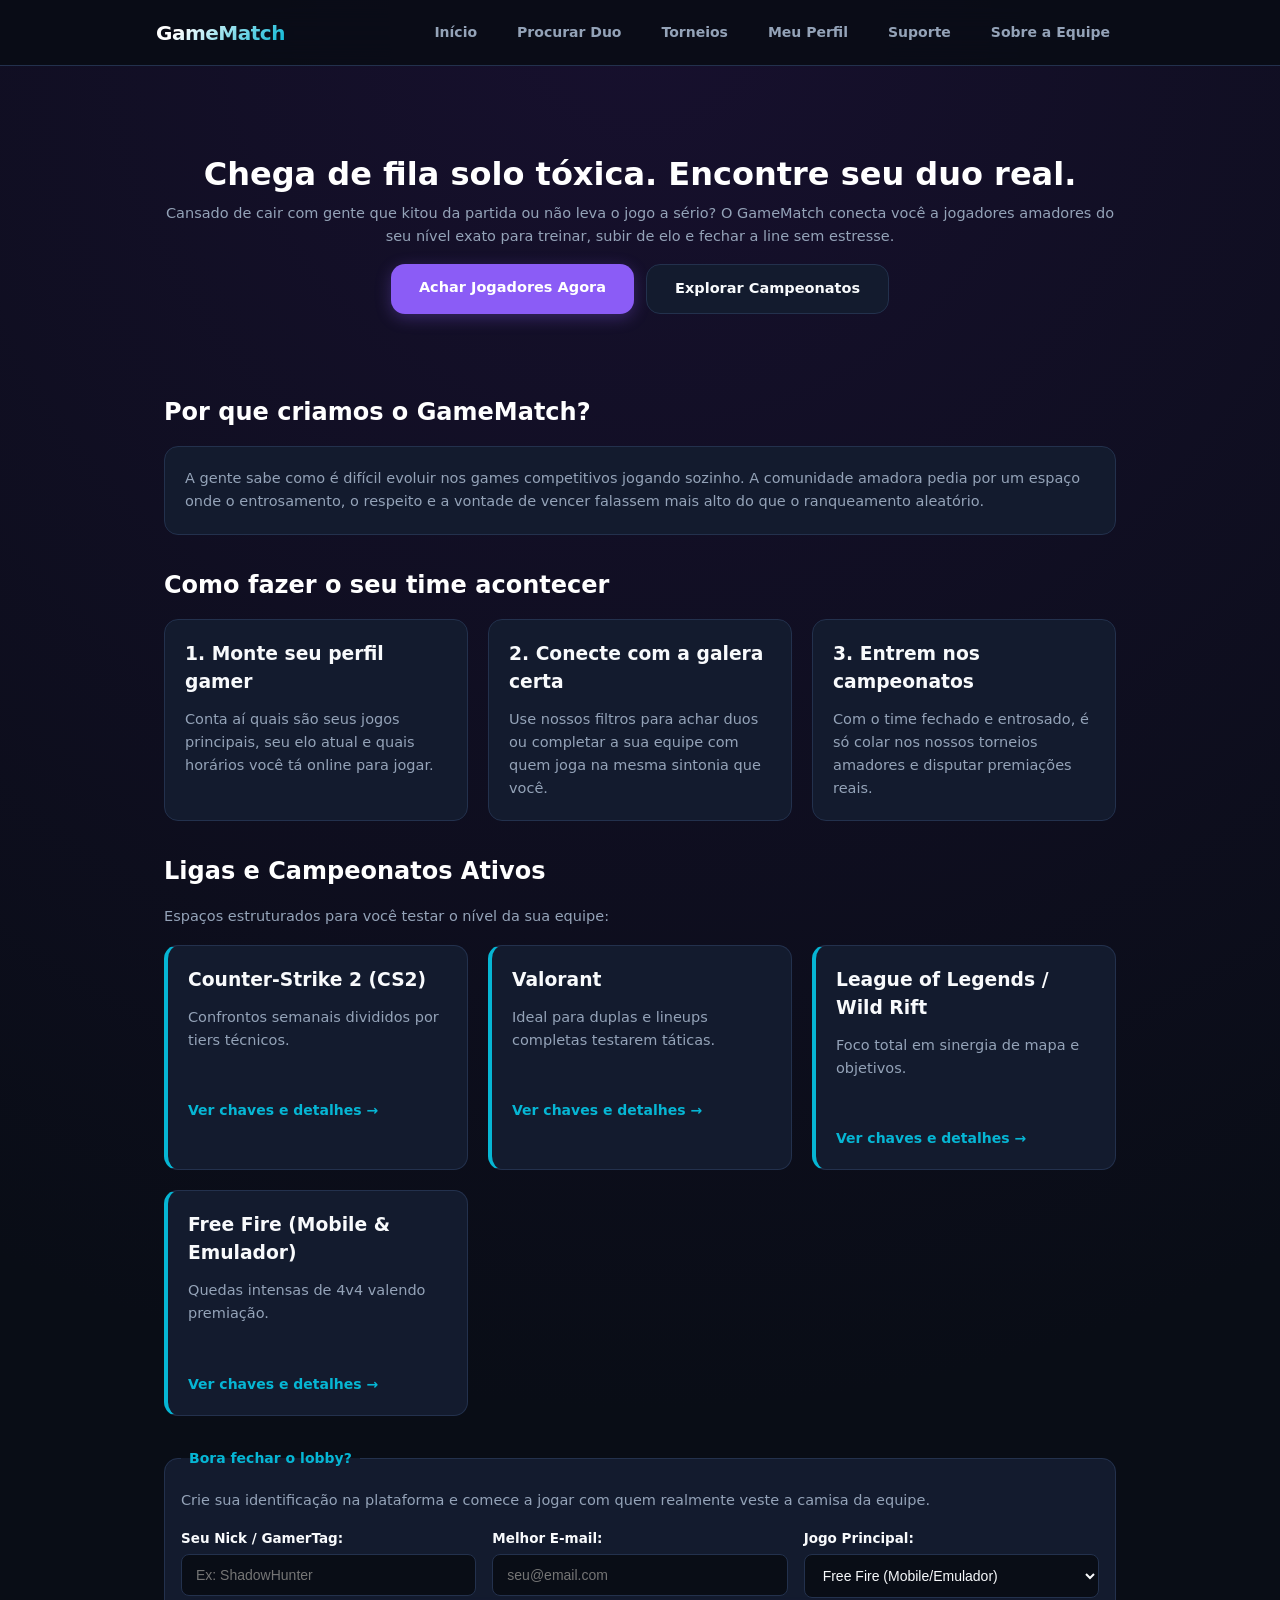
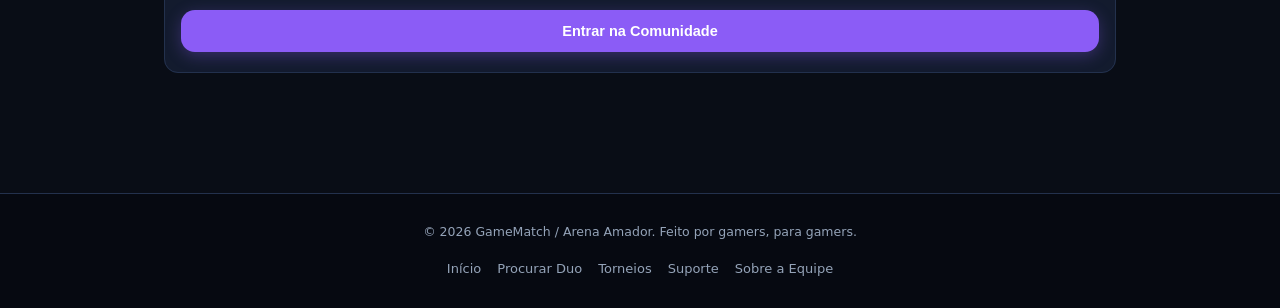
==== home.html @ 448b074f "Add files via upload" ====
<!DOCTYPE html>
<html lang="pt-BR">
<head>
    <meta charset="UTF-8">
    <meta name="viewport" content="width=device-width, initial-scale=1.0">
    <title>GameMatch - O Ponto de Encontro do Cenário Amador</title>
    <link rel="stylesheet" href="style.css">
</head>
<body>

    <header>
        <nav aria-label="Navegação Principal">
            <p><strong>GameMatch</strong></p>
            
            <input type="checkbox" id="menu-toggle">
            <label for="menu-toggle" class="menu-btn" aria-label="Abrir Menu">
                <span></span>
                <span></span>
                <span></span>
            </label>

            <ul>
                <li><a href="home.html">Início</a></li>
                <li><a href="matchmaking.html">Procurar Duo</a></li>
                <li><a href="torneios.html">Torneios</a></li>
                <li><a href="meuperfil.html">Meu Perfil</a></li>
                <li><a href="suporte.html">Suporte</a></li>
                <li><a href="sobreogrupo.html">Sobre a Equipe</a></li>
            </ul>
        </nav>
    </header>

    <main>
        <!-- Hero Section -->
        <section class="hero-section">
            <h1>Chega de fila solo tóxica. Encontre seu duo real.</h1>
            <p>Cansado de cair com gente que kitou da partida ou não leva o jogo a sério? O GameMatch conecta você a jogadores amadores do seu nível exato para treinar, subir de elo e fechar a line sem estresse.</p>
            <div class="hero-buttons">
                <a href="matchmaking.html" class="btn-primary">Achar Jogadores Agora</a>
                <a href="torneios.html" class="btn-secondary">Explorar Campeonatos</a>
            </div>
        </section>

        <!-- O Problema -->
        <section class="info-section">
            <h2 class="section-title">Por que criamos o GameMatch?</h2>
            <div class="card-single">
                <p>A gente sabe como é difícil evoluir nos games competitivos jogando sozinho. A comunidade amadora pedia por um espaço onde o entrosamento, o respeito e a vontade de vencer falassem mais alto do que o ranqueamento aleatório.</p>
            </div>
        </section>

        <!-- Como Funciona -->
        <section class="cards-section">
            <h2 class="section-title">Como fazer o seu time acontecer</h2>
            
            <div class="cards-grid">
                <article class="player-card">
                    <h3>1. Monte seu perfil gamer</h3>
                    <p>Conta aí quais são seus jogos principais, seu elo atual e quais horários você tá online para jogar.</p>
                </article>

                <article class="player-card">
                    <h3>2. Conecte com a galera certa</h3>
                    <p>Use nossos filtros para achar duos ou completar a sua equipe com quem joga na mesma sintonia que você.</p>
                </article>

                <article class="player-card">
                    <h3>3. Entrem nos campeonatos</h3>
                    <p>Com o time fechado e entrosado, é só colar nos nossos torneios amadores e disputar premiações reais.</p>
                </article>
            </div>
        </section>

        <!-- Campeonatos -->
        <section class="cards-section">
            <h2 class="section-title">Ligas e Campeonatos Ativos</h2>
            <p class="section-subtitle">Espaços estruturados para você testar o nível da sua equipe:</p>
            
            <div class="cards-grid">
                <article class="player-card feature-card">
                    <h3>Counter-Strike 2 (CS2)</h3>
                    <p>Confrontos semanais divididos por tiers técnicos.</p>
                    <br>
                    <a href="torneios.html" class="btn-card">Ver chaves e detalhes →</a>
                </article>

                <article class="player-card feature-card">
                    <h3>Valorant</h3>
                    <p>Ideal para duplas e lineups completas testarem táticas.</p>
                    <br>
                    <a href="torneios.html" class="btn-card">Ver chaves e detalhes →</a>
                </article>

                <article class="player-card feature-card">
                    <h3>League of Legends / Wild Rift</h3>
                    <p>Foco total em sinergia de mapa e objetivos.</p>
                    <br>
                    <a href="torneios.html" class="btn-card">Ver chaves e detalhes →</a>
                </article>

                <article class="player-card feature-card">
                    <h3>Free Fire (Mobile & Emulador)</h3>
                    <p>Quedas intensas de 4v4 valendo premiação.</p>
                    <br>
                    <a href="torneios.html" class="btn-card">Ver chaves e detalhes →</a>
                </article>
            </div>
        </section>

        <!-- Chamada para Ação / Cadastro -->
        <section class="filter-box">
            <form action="meuperfil.html" method="GET" class="filter-form">
                <fieldset>
                    <legend>Bora fechar o lobby?</legend>
                    <p style="margin-bottom: 16px;">Crie sua identificação na plataforma e comece a jogar com quem realmente veste a camisa da equipe.</p>
                    
                    <div class="filter-grid">
                        <div class="field-group">
                            <label for="nome">Seu Nick / GamerTag:</label>
                            <input type="text" id="nome" name="nome" placeholder="Ex: ShadowHunter" required>
                        </div>

                        <div class="field-group">
                            <label for="email">Melhor E-mail:</label>
                            <input type="email" id="email" name="email" placeholder="seu@email.com" required>
                        </div>

                        <div class="field-group">
                            <label for="jogo">Jogo Principal:</label>
                            <select id="jogo" name="jogo">
                                <option value="ff">Free Fire (Mobile/Emulador)</option>
                                <option value="valorant">Valorant</option>
                                <option value="lol">League of Legends</option>
                                <option value="cs2">Counter-Strike 2</option>
                            </select>
                        </div>
                    </div>

                    <button type="submit" class="btn-submit" style="margin-top: 12px;">Entrar na Comunidade</button>
                </fieldset>
            </form>
        </section>
    </main>

    <footer>
        <p>&copy; 2026 GameMatch / Arena Amador. Feito por gamers, para gamers.</p>
        <nav aria-label="Links Rodapé">
            <ul>
                <li><a href="home.html">Início</a></li>
                <li><a href="matchmaking.html">Procurar Duo</a></li>
                <li><a href="torneios.html">Torneios</a></li>
                <li><a href="suporte.html">Suporte</a></li>
                <li><a href="sobreogrupo.html">Sobre a Equipe</a></li>
            </ul>
        </nav>
    </footer>

</body>
</html>
---- style.css ----
/* ==========================================================================
   1. VARIÁVEIS E PALETA GAMER PREMIUM
   ========================================================================== */
:root {
    --cor-principal: #8b5cf6;
    --cor-principal-hover: #7c3aed;
    --cor-principal-active: #6d28d9;
    --cor-secundario: #06b6d4;
    --cor-secundario-hover: #0891b2;
    --cor-secundario-active: #0e7490;
    --cor-texto: #f8fafc;
    --cor-texto-mudo: #94a3b8;
    --cor-fundo: #090d16;
    --cor-card: #131b2e;
    --cor-card-hover: #182238;
    --cor-borda: #23314d;
    --cor-foco: #38bdf8;
    --fonte-principal: 'Inter', system-ui, -apple-system, sans-serif;
    
    --raio-sm: 8px;
    --raio-md: 14px;
    --largura-maxima: 1000px;
    --transicao-suave: 0.3s cubic-bezier(0.4, 0, 0.2, 1);
}

*, *::before, *::after {
    box-sizing: border-box;
    margin: 0;
    padding: 0;
}

html {
    scroll-behavior: smooth;
    font-family: var(--fonte-principal);
    background-color: var(--cor-fundo);
    color: var(--cor-texto);
    line-height: 1.5;
    -webkit-text-size-adjust: 100%;
}

body {
    min-height: 100vh;
    display: flex;
    flex-direction: column;
    overflow-x: hidden;
    background: radial-gradient(circle at top center, #17102e 0%, var(--cor-fundo) 70%);
}

/* ==========================================================================
   2. ANIMAÇÕES DE ENTRADA E SPINNER CSS
   ========================================================================== */
@keyframes fadeInPage {
    from {
        opacity: 0;
        transform: translateY(12px);
    }
    to {
        opacity: 1;
        transform: translateY(0);
    }
}

main {
    flex: 1;
    max-width: var(--largura-maxima);
    width: 100%;
    margin: 0 auto;
    padding: 24px 16px;
    animation: fadeInPage 0.4s cubic-bezier(0.16, 1, 0.3, 1) forwards;
}

@keyframes rotateSpinner {
    0% { transform: rotate(0deg); }
    100% { transform: rotate(360deg); }
}

.spinner {
    width: 36px;
    height: 36px;
    margin: 20px auto;
    border: 3px solid var(--cor-borda);
    border-top: 3px solid var(--cor-secundario);
    border-radius: 50%;
    animation: rotateSpinner 0.8s linear infinite;
}

/* ==========================================================================
   3. ACESSIBILIDADE E ESTADOS DE FOCO (VISÍVEL COM TAB)
   ========================================================================== */
:focus {
    outline: none;
}

a:focus-visible,
button:focus-visible,
input:focus-visible,
select:focus-visible,
label:focus-visible {
    outline: 3px solid var(--cor-foco) !important;
    outline-offset: 3px !important;
    border-radius: var(--raio-sm);
}

/* ==========================================================================
   4. CABEÇALHO E MENU MOBILE (CHECKBOX HACK CSS PURO)
   ========================================================================== */
header {
    position: sticky;
    top: 0;
    z-index: 1000;
    background-color: rgba(9, 13, 22, 0.9);
    backdrop-filter: blur(16px);
    border-bottom: 1px solid var(--cor-borda);
}

header nav {
    max-width: var(--largura-maxima);
    margin: 0 auto;
    display: flex;
    justify-content: space-between;
    align-items: center;
    padding: 14px 16px;
    position: relative;
}

header nav p strong {
    font-size: 20px;
    font-weight: 800;
    letter-spacing: -0.5px;
    background: linear-gradient(135deg, #ffffff 20%, var(--cor-secundario) 100%);
    -webkit-background-clip: text;
    -webkit-text-fill-color: transparent;
}

#menu-toggle {
    display: none;
}

.menu-btn {
    display: flex;
    flex-direction: column;
    justify-content: space-between;
    width: 26px;
    height: 20px;
    cursor: pointer;
    z-index: 1010;
    padding: 2px;
    border-radius: 4px;
    transition: var(--transicao-suave);
}

.menu-btn:hover span {
    background-color: var(--cor-secundario);
}

.menu-btn span {
    display: block;
    height: 2.5px;
    width: 100%;
    background-color: var(--cor-texto);
    border-radius: 2px;
    transition: var(--transicao-suave);
}

header ul {
    display: flex;
    flex-direction: column;
    position: absolute;
    top: 100%;
    left: 0;
    width: 100%;
    background-color: #0b111e;
    border-bottom: 1px solid var(--cor-borda);
    list-style: none;
    padding: 14px 16px;
    gap: 8px;
    max-height: 0;
    overflow: hidden;
    opacity: 0;
    transition: all 0.35s cubic-bezier(0.4, 0, 0.2, 1);
}

#menu-toggle:checked ~ ul {
    max-height: 420px;
    opacity: 1;
    box-shadow: 0 20px 30px rgba(0, 0, 0, 0.6);
}

#menu-toggle:checked ~ .menu-btn span:nth-child(1) {
    transform: translateY(8.5px) rotate(45deg);
}
#menu-toggle:checked ~ .menu-btn span:nth-child(2) {
    opacity: 0;
}
#menu-toggle:checked ~ .menu-btn span:nth-child(3) {
    transform: translateY(-8.5px) rotate(-45deg);
}

header a {
    color: var(--cor-texto-mudo);
    text-decoration: none;
    font-size: 14px;
    font-weight: 600;
    display: block;
    padding: 10px 12px;
    border-radius: var(--raio-sm);
    background-color: rgba(255, 255, 255, 0.02);
    transition: var(--transicao-suave);
}

header a:hover {
    color: #ffffff;
    background-color: rgba(6, 182, 212, 0.15);
    transform: translateX(4px);
}

header a:active {
    background-color: rgba(139, 92, 246, 0.25);
    transform: translateX(2px) scale(0.98);
}

/* ==========================================================================
   5. ESTRUTURA GERAL DAS SEÇÕES E TIPOGRAFIA
   ========================================================================== */
section {
    margin-bottom: 32px;
    width: 100%;
}

.page-header {
    margin-bottom: 24px;
}

h1 {
    font-size: clamp(22px, 5.5vw, 32px);
    font-weight: 800;
    line-height: 1.25;
    margin-bottom: 8px;
    color: #ffffff;
}

.section-title {
    font-size: clamp(18px, 4.5vw, 24px);
    font-weight: 700;
    margin-bottom: 16px;
    color: #ffffff;
    width: 100%;
    display: block;
}

.section-subtitle {
    margin-bottom: 16px;
}

p {
    font-size: 14.5px;
    color: var(--cor-texto-mudo);
    line-height: 1.6;
}

/* Hero Section (Início) */
.hero-section {
    text-align: left;
    padding: 16px 0;
}

.hero-buttons {
    display: flex;
    flex-direction: column;
    gap: 12px;
    width: 100%;
    margin-top: 16px;
}

/* Botões Globais */
.btn-primary,
.btn-secondary,
.btn-submit {
    display: block;
    width: 100%;
    padding: 13px 18px;
    border-radius: var(--raio-md);
    font-weight: 700;
    text-align: center;
    text-decoration: none;
    font-size: 14.5px;
    transition: var(--transicao-suave);
    cursor: pointer;
}

.btn-primary,
.btn-submit {
    background-color: var(--cor-principal);
    color: #ffffff;
    border: none;
    box-shadow: 0 4px 16px rgba(139, 92, 246, 0.3);
}

.btn-primary:hover,
.btn-submit:hover {
    background-color: var(--cor-principal-hover);
    transform: translateY(-2px);
    box-shadow: 0 8px 24px rgba(139, 92, 246, 0.5);
}

.btn-primary:active,
.btn-submit:active {
    background-color: var(--cor-principal-active);
    transform: translateY(0);
}

.btn-secondary {
    background-color: var(--cor-card);
    color: var(--cor-texto);
    border: 1px solid var(--cor-borda);
}

.btn-secondary:hover {
    background-color: rgba(255, 255, 255, 0.08);
    border-color: var(--cor-secundario);
    transform: translateY(-2px);
}

.btn-secondary:active {
    background-color: rgba(255, 255, 255, 0.03);
    transform: translateY(0);
}

/* ==========================================================================
   6. GRELHA DE CARTÕES UNIFICADA (CORREÇÃO DE DESALINHAMENTO)
   ========================================================================== */
.cards-section {
    width: 100%;
}

.cards-grid {
    display: flex;
    flex-direction: column;
    gap: 16px;
    width: 100%;
}

.card-single {
    background-color: var(--cor-card);
    border: 1px solid var(--cor-borda);
    border-radius: var(--raio-md);
    padding: 20px;
}

.player-card {
    background-color: var(--cor-card);
    border: 1px solid var(--cor-borda);
    border-radius: var(--raio-md);
    padding: 20px;
    display: flex;
    flex-direction: column;
    gap: 12px;
    transition: var(--transicao-suave);
}

/* Card Hover - Elevação e Brilho */
.player-card:hover {
    background-color: var(--cor-card-hover);
    transform: translateY(-4px);
    border-color: rgba(6, 182, 212, 0.5);
    box-shadow: 0 12px 28px -6px rgba(0, 0, 0, 0.6), 0 0 15px rgba(6, 182, 212, 0.12);
}

.player-card:active {
    transform: translateY(-1px);
}

.player-card.feature-card {
    border-left: 4px solid var(--cor-secundario);
}

.card-header {
    display: flex;
    justify-content: space-between;
    align-items: flex-start;
}

.card-header h3 {
    font-size: 17px;
    font-weight: 700;
    color: #ffffff;
}

.user-meta h3 {
    font-size: 18px;
    font-weight: 700;
    color: #ffffff;
    display: inline-block;
    margin-right: 8px;
}

.game-tag {
    font-size: 12px;
    color: var(--cor-secundario);
    background: rgba(6, 182, 212, 0.1);
    padding: 2px 8px;
    border-radius: 12px;
    border: 1px solid rgba(6, 182, 212, 0.2);
}

.status-online {
    font-size: 11px;
    font-weight: 600;
    color: #10b981;
    background: rgba(16, 185, 129, 0.1);
    padding: 3px 8px;
    border-radius: 12px;
}

.status-online.recruit {
    color: var(--cor-principal);
    background: rgba(139, 92, 246, 0.15);
}

.badge-elo {
    color: #f59e0b;
    font-weight: 700;
    font-size: 13px;
}

.card-details {
    display: flex;
    gap: 16px;
    font-size: 13.5px;
    background-color: rgba(0, 0, 0, 0.2);
    padding: 8px 12px;
    border-radius: var(--raio-sm);
}

.card-quote {
    font-size: 14px;
    font-style: italic;
    color: var(--cor-texto);
    line-height: 1.5;
}

.btn-card {
    display: inline-block;
    color: var(--cor-secundario);
    font-weight: 700;
    font-size: 14px;
    text-decoration: none;
    transition: var(--transicao-suave);
}

.btn-card:hover {
    color: #ffffff;
    transform: translateX(4px);
}

/* ==========================================================================
   7. FORMULÁRIOS E FILTROS
   ========================================================================== */
.filter-box {
    width: 100%;
}

.filter-form fieldset {
    border: 1px solid var(--cor-borda);
    border-radius: var(--raio-md);
    padding: 20px 16px;
    background-color: var(--cor-card);
}

.filter-form legend {
    color: var(--cor-secundario);
    font-weight: 700;
    padding: 0 8px;
    font-size: 14px;
}

.filter-grid {
    display: flex;
    flex-direction: column;
    gap: 14px;
}

.field-group {
    display: flex;
    flex-direction: column;
    gap: 6px;
}

.field-group label {
    font-size: 13.5px;
    font-weight: 600;
    color: var(--cor-texto);
}

select, input[type="text"], input[type="email"] {
    width: 100%;
    padding: 12px 14px;
    background-color: var(--cor-fundo);
    border: 1px solid var(--cor-borda);
    border-radius: var(--raio-sm);
    color: var(--cor-texto);
    font-size: 14px;
    outline: none;
    transition: var(--transicao-suave);
}

select:hover, input:hover {
    border-color: rgba(6, 182, 212, 0.4);
}

select:focus, input:focus {
    border-color: var(--cor-secundario);
    box-shadow: 0 0 0 3px rgba(6, 182, 212, 0.2);
}

/* ==========================================================================
   8. EXIBIÇÃO DA FOTO DO GRUPO (SOBRE A EQUIPE)
   ========================================================================== */
.foto-grupo-card {
    text-align: center;
}

.foto-container {
    display: flex;
    justify-content: center;
    align-items: center;
    margin-top: 12px;
    width: 100%;
}

.foto-container img {
    display: block;
    max-width: 100%;
    width: 100%;
    max-width: 500px;
    height: auto;
    border-radius: var(--raio-sm);
    border: 1px solid var(--cor-borda);
    box-shadow: 0 10px 25px rgba(0, 0, 0, 0.5);
    transition: var(--transicao-suave);
}

.foto-container img:hover {
    border-color: var(--cor-secundario);
    transform: scale(1.02);
}

/* ==========================================================================
   9. RODAPÉ E RESPONSIVIDADE DESKTOP / COMPUTADOR
   ========================================================================== */
footer {
    background-color: #060911;
    border-top: 1px solid var(--cor-borda);
    padding: 28px 16px;
    margin-top: 48px;
    text-align: center;
}

footer p {
    font-size: 12.5px;
    margin-bottom: 14px;
}

footer ul {
    display: flex;
    justify-content: center;
    gap: 16px;
    list-style: none;
    flex-wrap: wrap;
}

footer a {
    color: var(--cor-texto-mudo);
    font-size: 13px;
    text-decoration: none;
    transition: var(--transicao-suave);
}

footer a:hover {
    color: var(--cor-secundario);
}

/* Adaptação para Telas Maiores (Desktop / Notebooks) */
@media (min-width: 768px) {
    main {
        padding: 40px 24px;
    }

    .menu-btn {
        display: none;
    }

    header ul {
        position: static;
        flex-direction: row;
        max-height: none;
        opacity: 1;
        background: transparent;
        border: none;
        padding: 0;
        gap: 12px;
        width: auto;
        box-shadow: none;
    }

    header a {
        background: transparent;
        padding: 8px 14px;
    }

    header a:hover {
        transform: translateY(-2px);
    }

    .hero-section {
        text-align: center;
        padding: 48px 0;
    }

    .hero-buttons {
        flex-direction: row;
        justify-content: center;
    }

    .hero-buttons a {
        width: auto;
        padding: 13px 28px;
    }

    .filter-grid {
        display: flex;
        flex-direction: row;
        gap: 16px;
    }

    .field-group {
        flex: 1;
    }

    .cards-grid {
        display: grid;
        grid-template-columns: repeat(auto-fit, minmax(280px, 1fr));
        gap: 20px;
    }
}
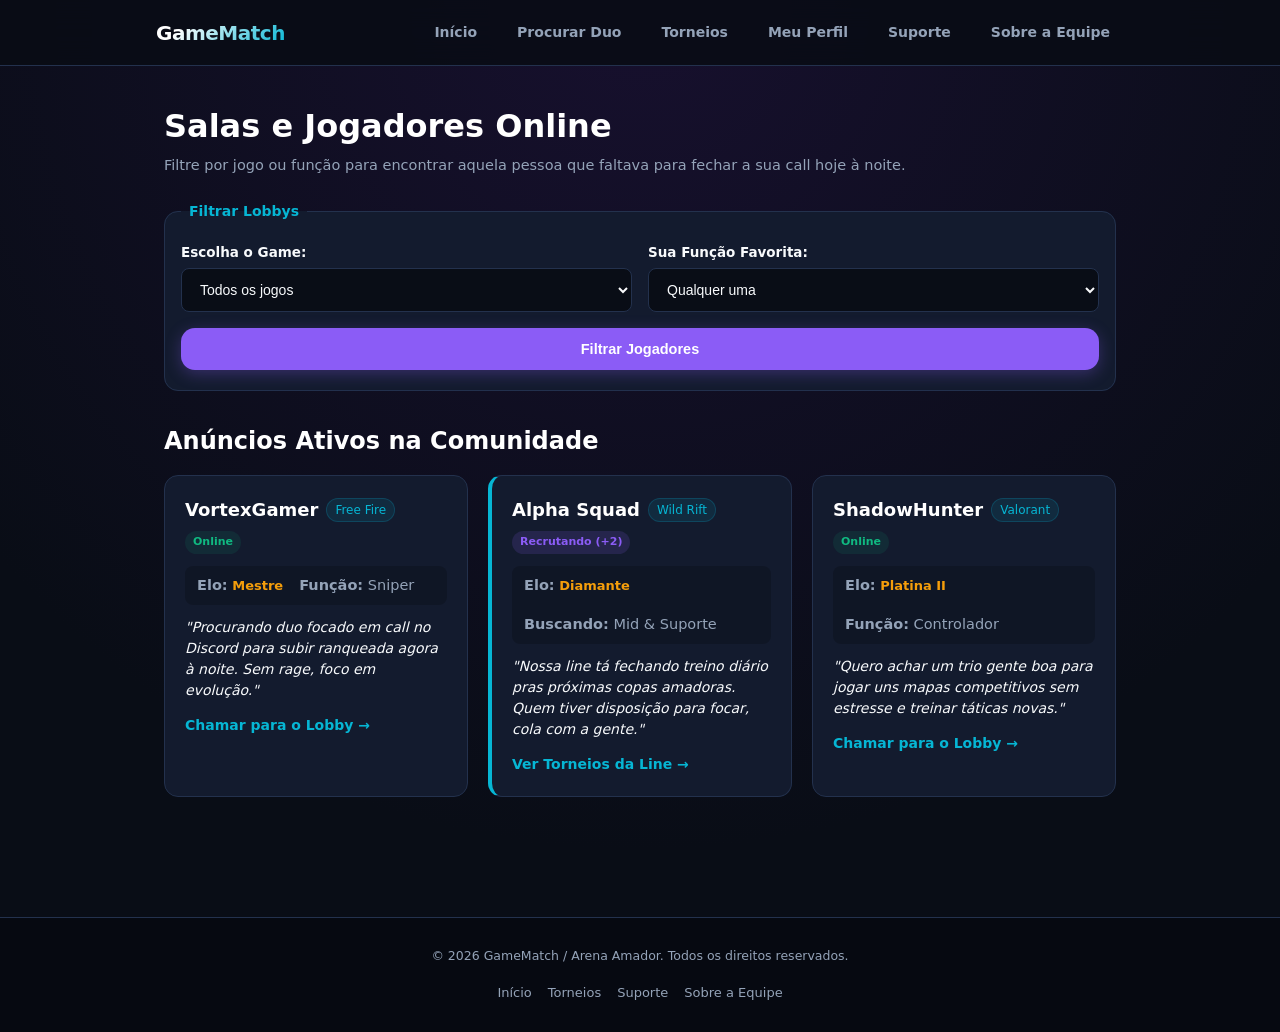
==== commit 054f3440: "Update home.html structure and content" ====
--- a/home.html
+++ b/home.html
@@ -3,7 +3,7 @@
 <head>
     <meta charset="UTF-8">
     <meta name="viewport" content="width=device-width, initial-scale=1.0">
-    <title>GameMatch - O Ponto de Encontro do Cenário Amador</title>
+    <title>Procurar Duo e Times - GameMatch</title>
     <link rel="stylesheet" href="style.css">
 </head>
 <body>
@@ -31,123 +31,116 @@
     </header>
 
     <main>
-        <!-- Hero Section -->
-        <section class="hero-section">
-            <h1>Chega de fila solo tóxica. Encontre seu duo real.</h1>
-            <p>Cansado de cair com gente que kitou da partida ou não leva o jogo a sério? O GameMatch conecta você a jogadores amadores do seu nível exato para treinar, subir de elo e fechar a line sem estresse.</p>
-            <div class="hero-buttons">
-                <a href="matchmaking.html" class="btn-primary">Achar Jogadores Agora</a>
-                <a href="torneios.html" class="btn-secondary">Explorar Campeonatos</a>
-            </div>
+        <div class="page-header">
+            <h1>Salas e Jogadores Online</h1>
+            <p>Filtre por jogo ou função para encontrar aquela pessoa que faltava para fechar a sua call hoje à noite.</p>
+        </div>
+
+        <section class="filter-box">
+            <form action="matchmaking.html" method="GET" class="filter-form">
+                <fieldset>
+                    <legend>Filtrar Lobbys</legend>
+                    <div class="filter-grid">
+                        <div class="field-group">
+                            <label for="jogo-filtro">Escolha o Game:</label>
+                            <select id="jogo-filtro" name="jogo">
+                                <option value="todos">Todos os jogos</option>
+                                <option value="ff">Free Fire (Mobile/Emulador)</option>
+                                <option value="valorant">Valorant</option>
+                                <option value="lol">League of Legends / Wild Rift</option>
+                                <option value="cs2">Counter-Strike 2</option>
+                            </select>
+                        </div>
+                        <div class="field-group">
+                            <label for="funcao-filtro">Sua Função Favorita:</label>
+                            <select id="funcao-filtro" name="funcao">
+                                <option value="qualquer">Qualquer uma</option>
+                                <option value="duelista">Duelista / Rush</option>
+                                <option value="suporte">Suporte / Iniciar</option>
+                                <option value="sniper">Sniper / AWP</option>
+                            </select>
+                        </div>
+                    </div>
+                    <button type="submit" class="btn-submit" style="margin-top: 16px;">Filtrar Jogadores</button>
+                </fieldset>
+            </form>
         </section>
 
-        <!-- O Problema -->
-        <section class="info-section">
-            <h2 class="section-title">Por que criamos o GameMatch?</h2>
-            <div class="card-single">
-                <p>A gente sabe como é difícil evoluir nos games competitivos jogando sozinho. A comunidade amadora pedia por um espaço onde o entrosamento, o respeito e a vontade de vencer falassem mais alto do que o ranqueamento aleatório.</p>
-            </div>
-        </section>
+        <section class="cards-section">
+            <h2 class="section-title">Anúncios Ativos na Comunidade</h2>
 
-        <!-- Como Funciona -->
-        <section class="cards-section">
-            <h2 class="section-title">Como fazer o seu time acontecer</h2>
-            
             <div class="cards-grid">
                 <article class="player-card">
-                    <h3>1. Monte seu perfil gamer</h3>
-                    <p>Conta aí quais são seus jogos principais, seu elo atual e quais horários você tá online para jogar.</p>
+                    <div class="card-header">
+                        <div class="user-meta">
+                            <h3>VortexGamer</h3>
+                            <span class="game-tag">Free Fire</span>
+                        </div>
+                        <span class="status-online">Online</span>
+                    </div>
+
+                    <div class="card-details">
+                        <p><strong>Elo:</strong> <span class="badge-elo">Mestre</span></p>
+                        <p><strong>Função:</strong> Sniper</p>
+                    </div>
+
+                    <p class="card-quote">"Procurando duo focado em call no Discord para subir ranqueada agora à noite. Sem rage, foco em evolução."</p>
+
+                    <div class="card-footer">
+                        <a href="meuperfil.html" class="btn-card">Chamar para o Lobby →</a>
+                    </div>
+                </article>
+
+                <article class="player-card feature-card">
+                    <div class="card-header">
+                        <div class="user-meta">
+                            <h3>Alpha Squad</h3>
+                            <span class="game-tag">Wild Rift</span>
+                        </div>
+                        <span class="status-online recruit">Recrutando (+2)</span>
+                    </div>
+
+                    <div class="card-details">
+                        <p><strong>Elo:</strong> <span class="badge-elo">Diamante</span></p>
+                        <p><strong>Buscando:</strong> Mid & Suporte</p>
+                    </div>
+
+                    <p class="card-quote">"Nossa line tá fechando treino diário pras próximas copas amadoras. Quem tiver disposição para focar, cola com a gente."</p>
+
+                    <div class="card-footer">
+                        <a href="torneios.html" class="btn-card">Ver Torneios da Line →</a>
+                    </div>
                 </article>
 
                 <article class="player-card">
-                    <h3>2. Conecte com a galera certa</h3>
-                    <p>Use nossos filtros para achar duos ou completar a sua equipe com quem joga na mesma sintonia que você.</p>
-                </article>
+                    <div class="card-header">
+                        <div class="user-meta">
+                            <h3>ShadowHunter</h3>
+                            <span class="game-tag">Valorant</span>
+                        </div>
+                        <span class="status-online">Online</span>
+                    </div>
 
-                <article class="player-card">
-                    <h3>3. Entrem nos campeonatos</h3>
-                    <p>Com o time fechado e entrosado, é só colar nos nossos torneios amadores e disputar premiações reais.</p>
+                    <div class="card-details">
+                        <p><strong>Elo:</strong> <span class="badge-elo">Platina II</span></p>
+                        <p><strong>Função:</strong> Controlador</p>
+                    </div>
+
+                    <p class="card-quote">"Quero achar um trio gente boa para jogar uns mapas competitivos sem estresse e treinar táticas novas."</p>
+
+                    <div class="card-footer">
+                        <a href="meuperfil.html" class="btn-card">Chamar para o Lobby →</a>
+                    </div>
                 </article>
             </div>
-        </section>
-
-        <!-- Campeonatos -->
-        <section class="cards-section">
-            <h2 class="section-title">Ligas e Campeonatos Ativos</h2>
-            <p class="section-subtitle">Espaços estruturados para você testar o nível da sua equipe:</p>
-            
-            <div class="cards-grid">
-                <article class="player-card feature-card">
-                    <h3>Counter-Strike 2 (CS2)</h3>
-                    <p>Confrontos semanais divididos por tiers técnicos.</p>
-                    <br>
-                    <a href="torneios.html" class="btn-card">Ver chaves e detalhes →</a>
-                </article>
-
-                <article class="player-card feature-card">
-                    <h3>Valorant</h3>
-                    <p>Ideal para duplas e lineups completas testarem táticas.</p>
-                    <br>
-                    <a href="torneios.html" class="btn-card">Ver chaves e detalhes →</a>
-                </article>
-
-                <article class="player-card feature-card">
-                    <h3>League of Legends / Wild Rift</h3>
-                    <p>Foco total em sinergia de mapa e objetivos.</p>
-                    <br>
-                    <a href="torneios.html" class="btn-card">Ver chaves e detalhes →</a>
-                </article>
-
-                <article class="player-card feature-card">
-                    <h3>Free Fire (Mobile & Emulador)</h3>
-                    <p>Quedas intensas de 4v4 valendo premiação.</p>
-                    <br>
-                    <a href="torneios.html" class="btn-card">Ver chaves e detalhes →</a>
-                </article>
-            </div>
-        </section>
-
-        <!-- Chamada para Ação / Cadastro -->
-        <section class="filter-box">
-            <form action="meuperfil.html" method="GET" class="filter-form">
-                <fieldset>
-                    <legend>Bora fechar o lobby?</legend>
-                    <p style="margin-bottom: 16px;">Crie sua identificação na plataforma e comece a jogar com quem realmente veste a camisa da equipe.</p>
-                    
-                    <div class="filter-grid">
-                        <div class="field-group">
-                            <label for="nome">Seu Nick / GamerTag:</label>
-                            <input type="text" id="nome" name="nome" placeholder="Ex: ShadowHunter" required>
-                        </div>
-
-                        <div class="field-group">
-                            <label for="email">Melhor E-mail:</label>
-                            <input type="email" id="email" name="email" placeholder="seu@email.com" required>
-                        </div>
-
-                        <div class="field-group">
-                            <label for="jogo">Jogo Principal:</label>
-                            <select id="jogo" name="jogo">
-                                <option value="ff">Free Fire (Mobile/Emulador)</option>
-                                <option value="valorant">Valorant</option>
-                                <option value="lol">League of Legends</option>
-                                <option value="cs2">Counter-Strike 2</option>
-                            </select>
-                        </div>
-                    </div>
-
-                    <button type="submit" class="btn-submit" style="margin-top: 12px;">Entrar na Comunidade</button>
-                </fieldset>
-            </form>
         </section>
     </main>
 
     <footer>
-        <p>&copy; 2026 GameMatch / Arena Amador. Feito por gamers, para gamers.</p>
+        <p>&copy; 2026 GameMatch / Arena Amador. Todos os direitos reservados.</p>
         <nav aria-label="Links Rodapé">
             <ul>
                 <li><a href="home.html">Início</a></li>
-                <li><a href="matchmaking.html">Procurar Duo</a></li>
                 <li><a href="torneios.html">Torneios</a></li>
                 <li><a href="suporte.html">Suporte</a></li>
                 <li><a href="sobreogrupo.html">Sobre a Equipe</a></li>
@@ -156,4 +149,4 @@
     </footer>
 
 </body>
-</html>+</html>
--- a/style.css
+++ b/style.css
@@ -327,7 +327,7 @@
 }
 
 /* ==========================================================================
-   6. GRELHA DE CARTÕES UNIFICADA (CORREÇÃO DE DESALINHAMENTO)
+   6. GRELHA DE CARTÕES UNIFICADA
    ========================================================================== */
 .cards-section {
     width: 100%;
@@ -358,7 +358,6 @@
     transition: var(--transicao-suave);
 }
 
-/* Card Hover - Elevação e Brilho */
 .player-card:hover {
     background-color: var(--cor-card-hover);
     transform: translateY(-4px);
@@ -378,6 +377,8 @@
     display: flex;
     justify-content: space-between;
     align-items: flex-start;
+    gap: 8px;
+    flex-wrap: wrap;
 }
 
 .card-header h3 {
@@ -386,12 +387,17 @@
     color: #ffffff;
 }
 
+.user-meta {
+    display: flex;
+    align-items: center;
+    gap: 8px;
+    flex-wrap: wrap;
+}
+
 .user-meta h3 {
     font-size: 18px;
     font-weight: 700;
     color: #ffffff;
-    display: inline-block;
-    margin-right: 8px;
 }
 
 .game-tag {
@@ -401,6 +407,8 @@
     padding: 2px 8px;
     border-radius: 12px;
     border: 1px solid rgba(6, 182, 212, 0.2);
+    white-space: nowrap;
+    display: inline-block;
 }
 
 .status-online {
@@ -410,6 +418,7 @@
     background: rgba(16, 185, 129, 0.1);
     padding: 3px 8px;
     border-radius: 12px;
+    white-space: nowrap;
 }
 
 .status-online.recruit {
@@ -430,6 +439,7 @@
     background-color: rgba(0, 0, 0, 0.2);
     padding: 8px 12px;
     border-radius: var(--raio-sm);
+    flex-wrap: wrap;
 }
 
 .card-quote {
@@ -546,7 +556,7 @@
 }
 
 /* ==========================================================================
-   9. RODAPÉ E RESPONSIVIDADE DESKTOP / COMPUTADOR
+   9. RODAPÉ E RESPONSIVIDADE DESKTOP
    ========================================================================== */
 footer {
     background-color: #060911;
@@ -580,7 +590,6 @@
     color: var(--cor-secundario);
 }
 
-/* Adaptação para Telas Maiores (Desktop / Notebooks) */
 @media (min-width: 768px) {
     main {
         padding: 40px 24px;
@@ -642,4 +651,4 @@
         grid-template-columns: repeat(auto-fit, minmax(280px, 1fr));
         gap: 20px;
     }
-}+}
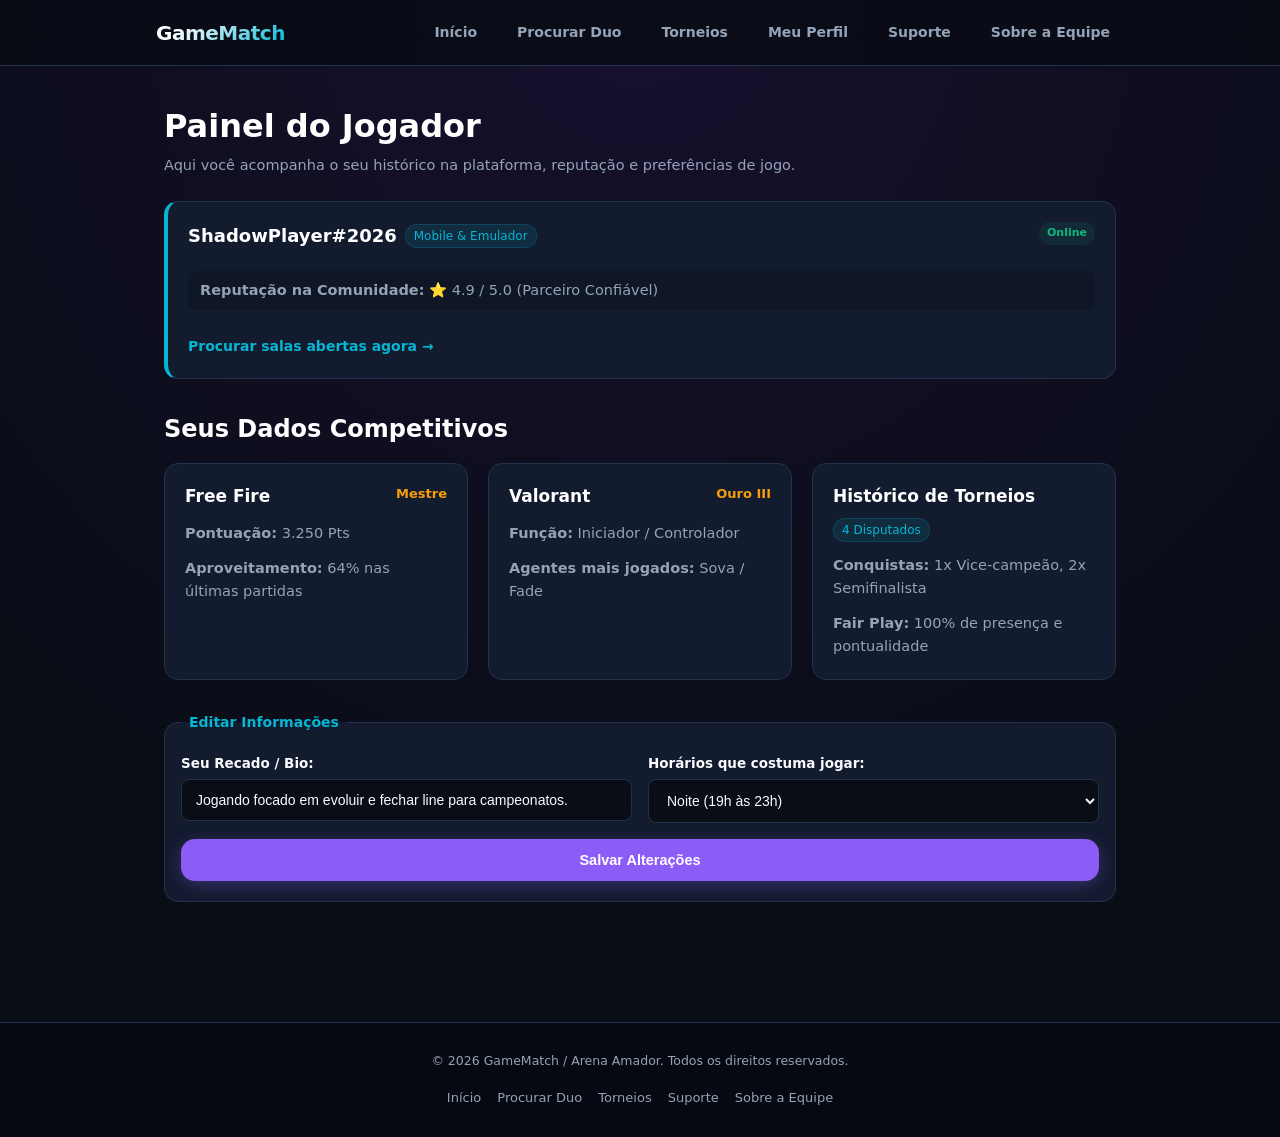
==== commit df4d0308: "Revise home.html to display user profile details Updated the home page to reflect the user's profile" ====
--- a/home.html
+++ b/home.html
@@ -3,7 +3,7 @@
 <head>
     <meta charset="UTF-8">
     <meta name="viewport" content="width=device-width, initial-scale=1.0">
-    <title>Procurar Duo e Times - GameMatch</title>
+    <title>Meu Perfil Gamer - GameMatch</title>
     <link rel="stylesheet" href="style.css">
 </head>
 <body>
@@ -32,107 +32,90 @@
 
     <main>
         <div class="page-header">
-            <h1>Salas e Jogadores Online</h1>
-            <p>Filtre por jogo ou função para encontrar aquela pessoa que faltava para fechar a sua call hoje à noite.</p>
+            <h1>Painel do Jogador</h1>
+            <p>Aqui você acompanha o seu histórico na plataforma, reputação e preferências de jogo.</p>
         </div>
 
-        <section class="filter-box">
-            <form action="matchmaking.html" method="GET" class="filter-form">
-                <fieldset>
-                    <legend>Filtrar Lobbys</legend>
-                    <div class="filter-grid">
-                        <div class="field-group">
-                            <label for="jogo-filtro">Escolha o Game:</label>
-                            <select id="jogo-filtro" name="jogo">
-                                <option value="todos">Todos os jogos</option>
-                                <option value="ff">Free Fire (Mobile/Emulador)</option>
-                                <option value="valorant">Valorant</option>
-                                <option value="lol">League of Legends / Wild Rift</option>
-                                <option value="cs2">Counter-Strike 2</option>
-                            </select>
-                        </div>
-                        <div class="field-group">
-                            <label for="funcao-filtro">Sua Função Favorita:</label>
-                            <select id="funcao-filtro" name="funcao">
-                                <option value="qualquer">Qualquer uma</option>
-                                <option value="duelista">Duelista / Rush</option>
-                                <option value="suporte">Suporte / Iniciar</option>
-                                <option value="sniper">Sniper / AWP</option>
-                            </select>
-                        </div>
+        <!-- Card do Perfil -->
+        <section class="info-section">
+            <div class="player-card feature-card">
+                <div class="card-header">
+                    <div class="user-meta">
+                        <h3>ShadowPlayer#2026</h3>
+                        <span class="game-tag">Mobile & Emulador</span>
                     </div>
-                    <button type="submit" class="btn-submit" style="margin-top: 16px;">Filtrar Jogadores</button>
-                </fieldset>
-            </form>
+                    <span class="status-online">Online</span>
+                </div>
+                
+                <div class="card-details" style="margin-top: 10px;">
+                    <p><strong>Reputação na Comunidade:</strong> ⭐ 4.9 / 5.0 (Parceiro Confiável)</p>
+                </div>
+
+                <div class="card-footer" style="margin-top: 12px;">
+                    <a href="matchmaking.html" class="btn-card">Procurar salas abertas agora →</a>
+                </div>
+            </div>
         </section>
 
+        <!-- Estatísticas Organizadas em Grid -->
         <section class="cards-section">
-            <h2 class="section-title">Anúncios Ativos na Comunidade</h2>
-
+            <h2 class="section-title">Seus Dados Competitivos</h2>
+            
             <div class="cards-grid">
                 <article class="player-card">
                     <div class="card-header">
-                        <div class="user-meta">
-                            <h3>VortexGamer</h3>
-                            <span class="game-tag">Free Fire</span>
-                        </div>
-                        <span class="status-online">Online</span>
+                        <h3>Free Fire</h3>
+                        <span class="badge-elo">Mestre</span>
                     </div>
-
-                    <div class="card-details">
-                        <p><strong>Elo:</strong> <span class="badge-elo">Mestre</span></p>
-                        <p><strong>Função:</strong> Sniper</p>
-                    </div>
-
-                    <p class="card-quote">"Procurando duo focado em call no Discord para subir ranqueada agora à noite. Sem rage, foco em evolução."</p>
-
-                    <div class="card-footer">
-                        <a href="meuperfil.html" class="btn-card">Chamar para o Lobby →</a>
-                    </div>
-                </article>
-
-                <article class="player-card feature-card">
-                    <div class="card-header">
-                        <div class="user-meta">
-                            <h3>Alpha Squad</h3>
-                            <span class="game-tag">Wild Rift</span>
-                        </div>
-                        <span class="status-online recruit">Recrutando (+2)</span>
-                    </div>
-
-                    <div class="card-details">
-                        <p><strong>Elo:</strong> <span class="badge-elo">Diamante</span></p>
-                        <p><strong>Buscando:</strong> Mid & Suporte</p>
-                    </div>
-
-                    <p class="card-quote">"Nossa line tá fechando treino diário pras próximas copas amadoras. Quem tiver disposição para focar, cola com a gente."</p>
-
-                    <div class="card-footer">
-                        <a href="torneios.html" class="btn-card">Ver Torneios da Line →</a>
-                    </div>
+                    <p><strong>Pontuação:</strong> 3.250 Pts</p>
+                    <p><strong>Aproveitamento:</strong> 64% nas últimas partidas</p>
                 </article>
 
                 <article class="player-card">
                     <div class="card-header">
-                        <div class="user-meta">
-                            <h3>ShadowHunter</h3>
-                            <span class="game-tag">Valorant</span>
+                        <h3>Valorant</h3>
+                        <span class="badge-elo">Ouro III</span>
+                    </div>
+                    <p><strong>Função:</strong> Iniciador / Controlador</p>
+                    <p><strong>Agentes mais jogados:</strong> Sova / Fade</p>
+                </article>
+
+                <article class="player-card">
+                    <div class="card-header">
+                        <h3>Histórico de Torneios</h3>
+                        <span class="game-tag">4 Disputados</span>
+                    </div>
+                    <p><strong>Conquistas:</strong> 1x Vice-campeão, 2x Semifinalista</p>
+                    <p><strong>Fair Play:</strong> 100% de presença e pontualidade</p>
+                </article>
+            </div>
+        </section>
+
+        <!-- Editar Perfil Corrigido e Padronizado -->
+        <section class="filter-box">
+            <form action="meuperfil.html" method="POST" class="filter-form">
+                <fieldset>
+                    <legend>Editar Informações</legend>
+                    
+                    <div class="filter-grid">
+                        <div class="field-group">
+                            <label for="bio">Seu Recado / Bio:</label>
+                            <input type="text" id="bio" name="bio" value="Jogando focado em evoluir e fechar line para campeonatos.">
                         </div>
-                        <span class="status-online">Online</span>
+
+                        <div class="field-group">
+                            <label for="horario">Horários que costuma jogar:</label>
+                            <select id="horario" name="horario">
+                                <option value="noite">Noite (19h às 23h)</option>
+                                <option value="tarde">Tarde (13h às 18h)</option>
+                                <option value="fds">Apenas finais de semana</option>
+                            </select>
+                        </div>
                     </div>
 
-                    <div class="card-details">
-                        <p><strong>Elo:</strong> <span class="badge-elo">Platina II</span></p>
-                        <p><strong>Função:</strong> Controlador</p>
-                    </div>
-
-                    <p class="card-quote">"Quero achar um trio gente boa para jogar uns mapas competitivos sem estresse e treinar táticas novas."</p>
-
-                    <div class="card-footer">
-                        <a href="meuperfil.html" class="btn-card">Chamar para o Lobby →</a>
-                    </div>
-                </article>
-            </div>
+                    <button type="submit" class="btn-submit" style="margin-top: 16px;">Salvar Alterações</button>
+                </fieldset>
+            </form>
         </section>
     </main>
 
@@ -141,6 +124,7 @@
         <nav aria-label="Links Rodapé">
             <ul>
                 <li><a href="home.html">Início</a></li>
+                <li><a href="matchmaking.html">Procurar Duo</a></li>
                 <li><a href="torneios.html">Torneios</a></li>
                 <li><a href="suporte.html">Suporte</a></li>
                 <li><a href="sobreogrupo.html">Sobre a Equipe</a></li>
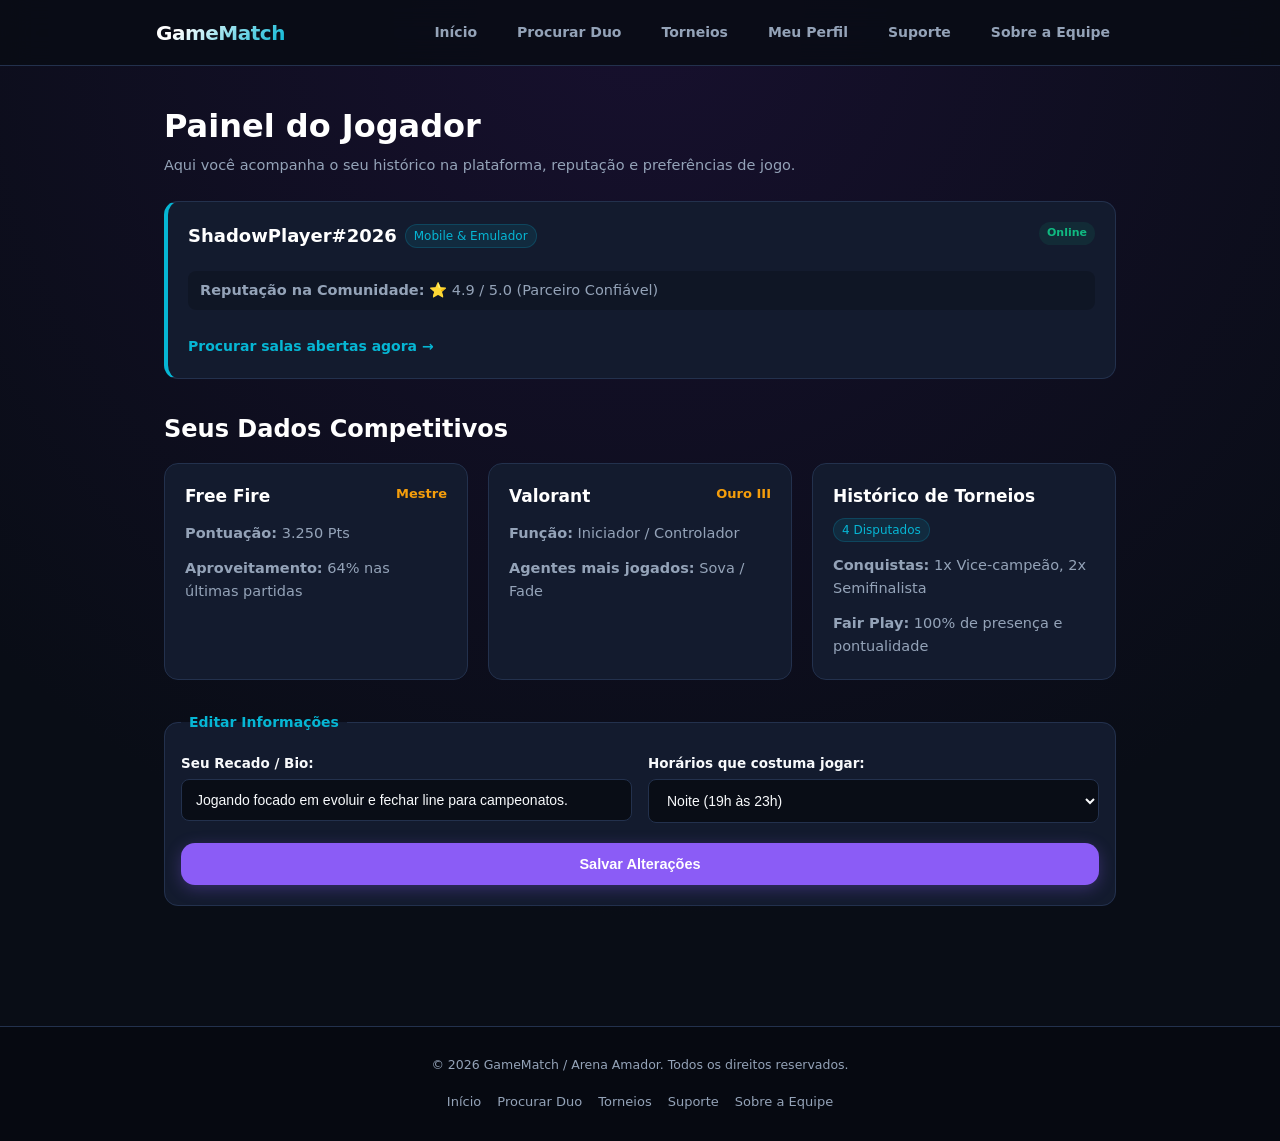
==== commit c5bd9d3c: "Refactor home.html for improved layout and spacing Updated the layout and spacing of the profile edi" ====
--- a/home.html
+++ b/home.html
@@ -91,7 +91,7 @@
             </div>
         </section>
 
-        <!-- Editar Perfil Corrigido e Padronizado -->
+        <!-- Editar Perfil com Espaçamento e Grid Corrigidos -->
         <section class="filter-box">
             <form action="meuperfil.html" method="POST" class="filter-form">
                 <fieldset>
@@ -113,7 +113,7 @@
                         </div>
                     </div>
 
-                    <button type="submit" class="btn-submit" style="margin-top: 16px;">Salvar Alterações</button>
+                    <button type="submit" class="btn-submit" style="margin-top: 20px;">Salvar Alterações</button>
                 </fieldset>
             </form>
         </section>
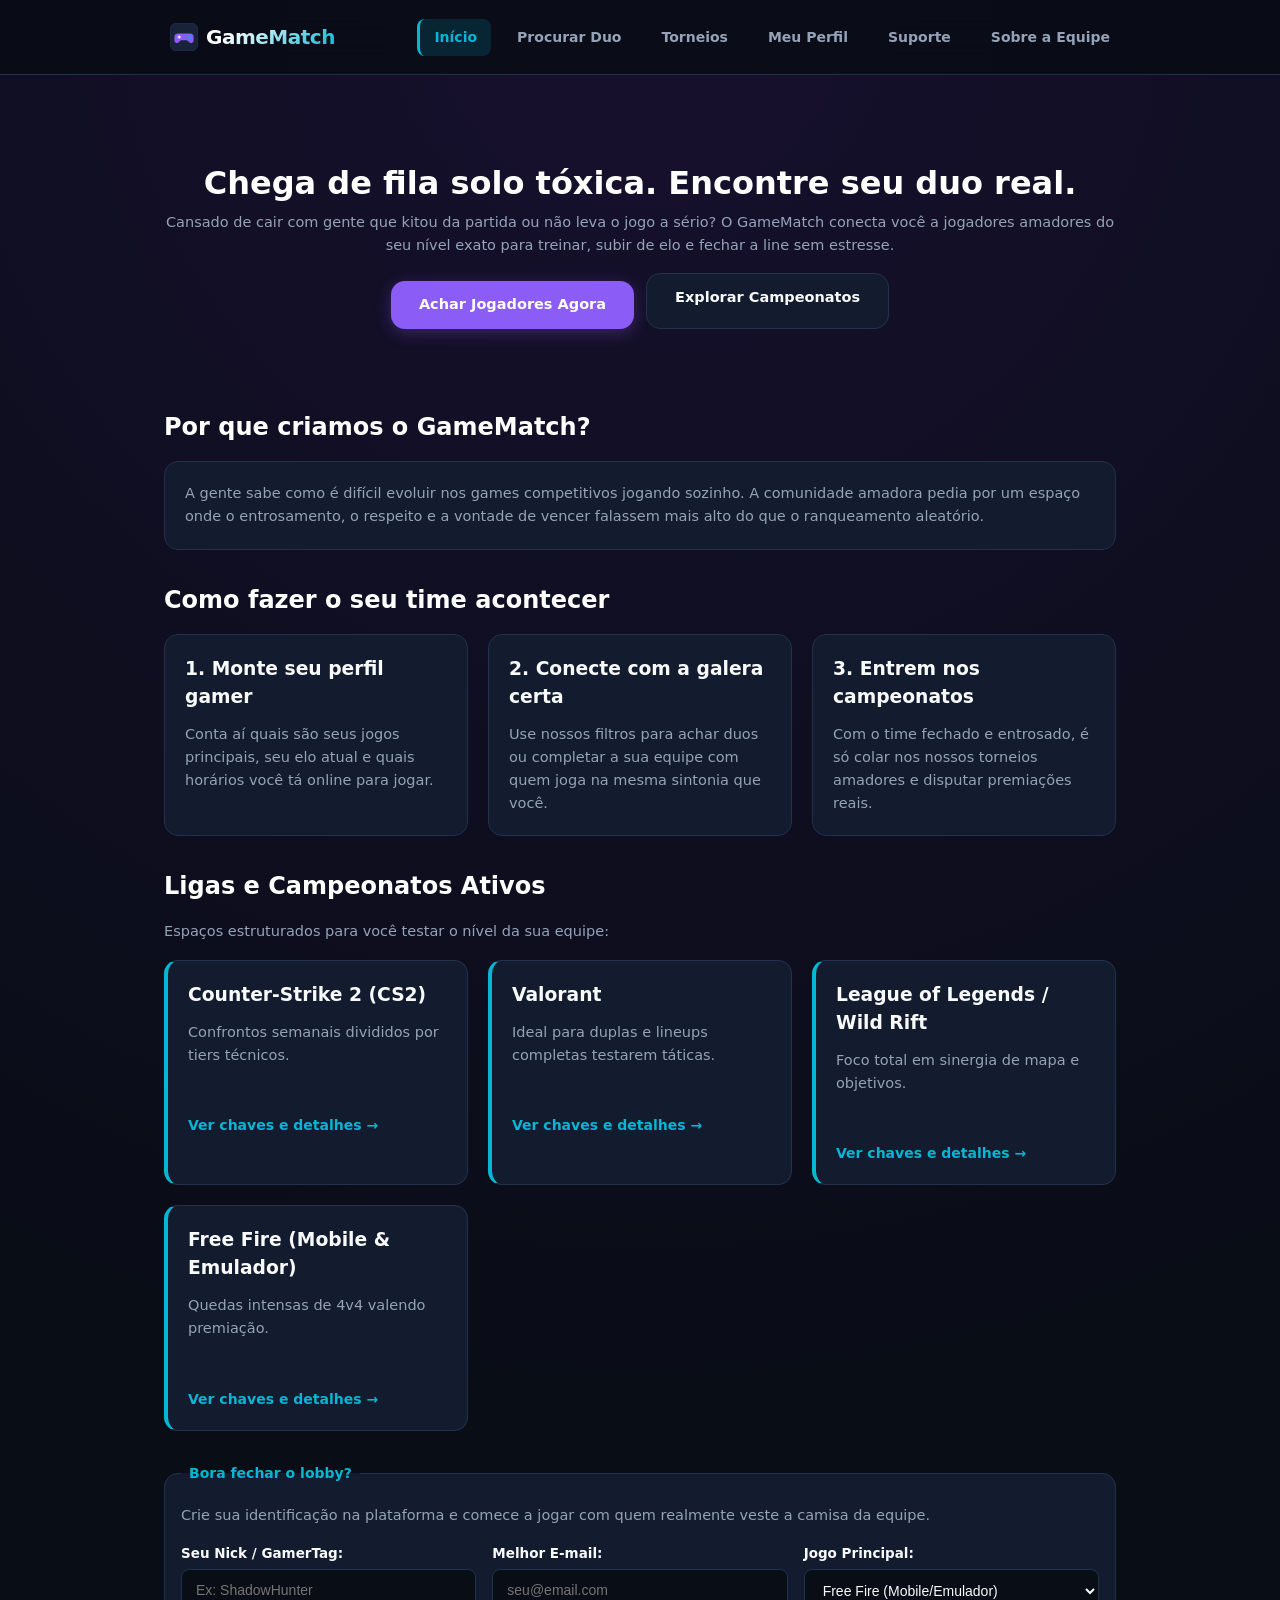
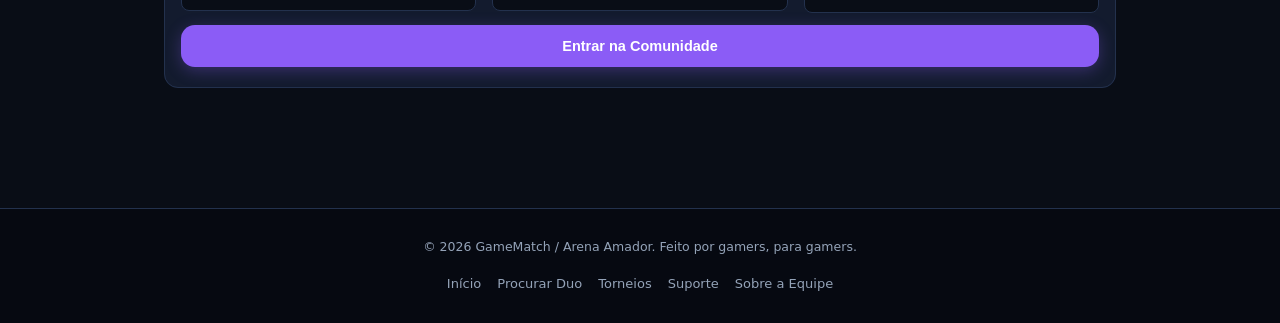
==== commit a65f17f0: "Revamp home.html with new layout and features Updated the homepage with a new title, improved naviga" ====
--- a/home.html
+++ b/home.html
@@ -3,14 +3,24 @@
 <head>
     <meta charset="UTF-8">
     <meta name="viewport" content="width=device-width, initial-scale=1.0">
-    <title>Meu Perfil Gamer - GameMatch</title>
+    <title>GameMatch - O Ponto de Encontro do Cenário Amador</title>
     <link rel="stylesheet" href="style.css">
+    <link rel="icon" type="image/svg+xml" href="data:image/svg+xml,%3Csvg xmlns='http://www.w3.org/2000/svg' viewBox='0 0 64 64'%3E%3Crect width='64' height='64' rx='16' fill='%23131b2e'/%3E%3Cpath d='M18 24h28a8 8 0 0 1 8 8v8a6 6 0 0 1-10.2 4.2L39 39.5H25l-4.8 4.7A6 6 0 0 1 10 40v-8a8 8 0 0 1 8-8z' fill='%238b5cf6'/%3E%3Cpath d='M21 29v6M18 32h6' stroke='%23ffffff' stroke-width='2.5' stroke-linecap='round'/%3E%3Ccircle cx='43' cy='30' r='2' fill='%2306b6d4'/%3E%3Ccircle cx='47' cy='34' r='2' fill='%2306b6d4'/%3E%3C/svg%3E">
 </head>
 <body>
 
     <header>
         <nav aria-label="Navegação Principal">
-            <p><strong>GameMatch</strong></p>
+            <a href="home.html" class="brand-logo">
+                <svg width="28" height="28" viewBox="0 0 64 64" fill="none" xmlns="http://www.w3.org/2000/svg">
+                    <rect width="64" height="64" rx="16" fill="#182238" stroke="#23314d" stroke-width="2"/>
+                    <path d="M18 24h28a8 8 0 0 1 8 8v8a6 6 0 0 1-10.2 4.2L39 39.5H25l-4.8 4.7A6 6 0 0 1 10 40v-8a8 8 0 0 1 8-8z" fill="#8b5cf6"/>
+                    <path d="M21 29v6M18 32h6" stroke="#ffffff" stroke-width="2.5" stroke-linecap="round"/>
+                    <circle cx="43" cy="30" r="2.2" fill="#06b6d4"/>
+                    <circle cx="47" cy="34" r="2.2" fill="#06b6d4"/>
+                </svg>
+                <strong>GameMatch</strong>
+            </a>
             
             <input type="checkbox" id="menu-toggle">
             <label for="menu-toggle" class="menu-btn" aria-label="Abrir Menu">
@@ -31,96 +41,114 @@
     </header>
 
     <main>
-        <div class="page-header">
-            <h1>Painel do Jogador</h1>
-            <p>Aqui você acompanha o seu histórico na plataforma, reputação e preferências de jogo.</p>
-        </div>
-
-        <!-- Card do Perfil -->
-        <section class="info-section">
-            <div class="player-card feature-card">
-                <div class="card-header">
-                    <div class="user-meta">
-                        <h3>ShadowPlayer#2026</h3>
-                        <span class="game-tag">Mobile & Emulador</span>
-                    </div>
-                    <span class="status-online">Online</span>
-                </div>
-                
-                <div class="card-details" style="margin-top: 10px;">
-                    <p><strong>Reputação na Comunidade:</strong> ⭐ 4.9 / 5.0 (Parceiro Confiável)</p>
-                </div>
-
-                <div class="card-footer" style="margin-top: 12px;">
-                    <a href="matchmaking.html" class="btn-card">Procurar salas abertas agora →</a>
-                </div>
+        <section class="hero-section">
+            <h1>Chega de fila solo tóxica. Encontre seu duo real.</h1>
+            <p>Cansado de cair com gente que kitou da partida ou não leva o jogo a sério? O GameMatch conecta você a jogadores amadores do seu nível exato para treinar, subir de elo e fechar a line sem estresse.</p>
+            <div class="hero-buttons">
+                <a href="matchmaking.html" class="btn-primary">Achar Jogadores Agora</a>
+                <a href="torneios.html" class="btn-secondary">Explorar Campeonatos</a>
             </div>
         </section>
 
-        <!-- Estatísticas Organizadas em Grid -->
+        <section class="info-section">
+            <h2 class="section-title">Por que criamos o GameMatch?</h2>
+            <div class="card-single">
+                <p>A gente sabe como é difícil evoluir nos games competitivos jogando sozinho. A comunidade amadora pedia por um espaço onde o entrosamento, o respeito e a vontade de vencer falassem mais alto do que o ranqueamento aleatório.</p>
+            </div>
+        </section>
+
         <section class="cards-section">
-            <h2 class="section-title">Seus Dados Competitivos</h2>
+            <h2 class="section-title">Como fazer o seu time acontecer</h2>
             
             <div class="cards-grid">
                 <article class="player-card">
-                    <div class="card-header">
-                        <h3>Free Fire</h3>
-                        <span class="badge-elo">Mestre</span>
-                    </div>
-                    <p><strong>Pontuação:</strong> 3.250 Pts</p>
-                    <p><strong>Aproveitamento:</strong> 64% nas últimas partidas</p>
+                    <h3>1. Monte seu perfil gamer</h3>
+                    <p>Conta aí quais são seus jogos principais, seu elo atual e quais horários você tá online para jogar.</p>
                 </article>
 
                 <article class="player-card">
-                    <div class="card-header">
-                        <h3>Valorant</h3>
-                        <span class="badge-elo">Ouro III</span>
-                    </div>
-                    <p><strong>Função:</strong> Iniciador / Controlador</p>
-                    <p><strong>Agentes mais jogados:</strong> Sova / Fade</p>
+                    <h3>2. Conecte com a galera certa</h3>
+                    <p>Use nossos filtros para achar duos ou completar a sua equipe com quem joga na mesma sintonia que você.</p>
                 </article>
 
                 <article class="player-card">
-                    <div class="card-header">
-                        <h3>Histórico de Torneios</h3>
-                        <span class="game-tag">4 Disputados</span>
-                    </div>
-                    <p><strong>Conquistas:</strong> 1x Vice-campeão, 2x Semifinalista</p>
-                    <p><strong>Fair Play:</strong> 100% de presença e pontualidade</p>
+                    <h3>3. Entrem nos campeonatos</h3>
+                    <p>Com o time fechado e entrosado, é só colar nos nossos torneios amadores e disputar premiações reais.</p>
                 </article>
             </div>
         </section>
 
-        <!-- Editar Perfil com Espaçamento e Grid Corrigidos -->
+        <section class="cards-section">
+            <h2 class="section-title">Ligas e Campeonatos Ativos</h2>
+            <p class="section-subtitle">Espaços estruturados para você testar o nível da sua equipe:</p>
+            
+            <div class="cards-grid">
+                <article class="player-card feature-card">
+                    <h3>Counter-Strike 2 (CS2)</h3>
+                    <p>Confrontos semanais divididos por tiers técnicos.</p>
+                    <br>
+                    <a href="torneios.html" class="btn-card">Ver chaves e detalhes →</a>
+                </article>
+
+                <article class="player-card feature-card">
+                    <h3>Valorant</h3>
+                    <p>Ideal para duplas e lineups completas testarem táticas.</p>
+                    <br>
+                    <a href="torneios.html" class="btn-card">Ver chaves e detalhes →</a>
+                </article>
+
+                <article class="player-card feature-card">
+                    <h3>League of Legends / Wild Rift</h3>
+                    <p>Foco total em sinergia de mapa e objetivos.</p>
+                    <br>
+                    <a href="torneios.html" class="btn-card">Ver chaves e detalhes →</a>
+                </article>
+
+                <article class="player-card feature-card">
+                    <h3>Free Fire (Mobile & Emulador)</h3>
+                    <p>Quedas intensas de 4v4 valendo premiação.</p>
+                    <br>
+                    <a href="torneios.html" class="btn-card">Ver chaves e detalhes →</a>
+                </article>
+            </div>
+        </section>
+
         <section class="filter-box">
-            <form action="meuperfil.html" method="POST" class="filter-form">
+            <form action="meuperfil.html" method="GET" class="filter-form">
                 <fieldset>
-                    <legend>Editar Informações</legend>
+                    <legend>Bora fechar o lobby?</legend>
+                    <p style="margin-bottom: 16px;">Crie sua identificação na plataforma e comece a jogar com quem realmente veste a camisa da equipe.</p>
                     
                     <div class="filter-grid">
                         <div class="field-group">
-                            <label for="bio">Seu Recado / Bio:</label>
-                            <input type="text" id="bio" name="bio" value="Jogando focado em evoluir e fechar line para campeonatos.">
+                            <label for="nome">Seu Nick / GamerTag:</label>
+                            <input type="text" id="nome" name="nome" placeholder="Ex: ShadowHunter" required>
                         </div>
 
                         <div class="field-group">
-                            <label for="horario">Horários que costuma jogar:</label>
-                            <select id="horario" name="horario">
-                                <option value="noite">Noite (19h às 23h)</option>
-                                <option value="tarde">Tarde (13h às 18h)</option>
-                                <option value="fds">Apenas finais de semana</option>
+                            <label for="email">Melhor E-mail:</label>
+                            <input type="email" id="email" name="email" placeholder="seu@email.com" required>
+                        </div>
+
+                        <div class="field-group">
+                            <label for="jogo">Jogo Principal:</label>
+                            <select id="jogo" name="jogo">
+                                <option value="ff">Free Fire (Mobile/Emulador)</option>
+                                <option value="valorant">Valorant</option>
+                                <option value="lol">League of Legends</option>
+                                <option value="cs2">Counter-Strike 2</option>
                             </select>
                         </div>
                     </div>
 
-                    <button type="submit" class="btn-submit" style="margin-top: 20px;">Salvar Alterações</button>
+                    <button type="submit" class="btn-submit" style="margin-top: 12px;">Entrar na Comunidade</button>
                 </fieldset>
             </form>
         </section>
     </main>
 
     <footer>
-        <p>&copy; 2026 GameMatch / Arena Amador. Todos os direitos reservados.</p>
+        <p>&copy; 2026 GameMatch / Arena Amador. Feito por gamers, para gamers.</p>
         <nav aria-label="Links Rodapé">
             <ul>
                 <li><a href="home.html">Início</a></li>
@@ -132,5 +160,6 @@
         </nav>
     </footer>
 
+    <script src="script.js"></script>
 </body>
 </html>
--- a/style.css
+++ b/style.css
@@ -123,7 +123,14 @@
     position: relative;
 }
 
-header nav p strong {
+.brand-logo {
+    display: flex;
+    align-items: center;
+    gap: 8px;
+    text-decoration: none;
+}
+
+.brand-logo strong {
     font-size: 20px;
     font-weight: 800;
     letter-spacing: -0.5px;
@@ -292,6 +299,7 @@
 .btn-submit {
     background-color: var(--cor-principal);
     color: #ffffff;
+   margin-top: 8px;
     border: none;
     box-shadow: 0 4px 16px rgba(139, 92, 246, 0.3);
 }
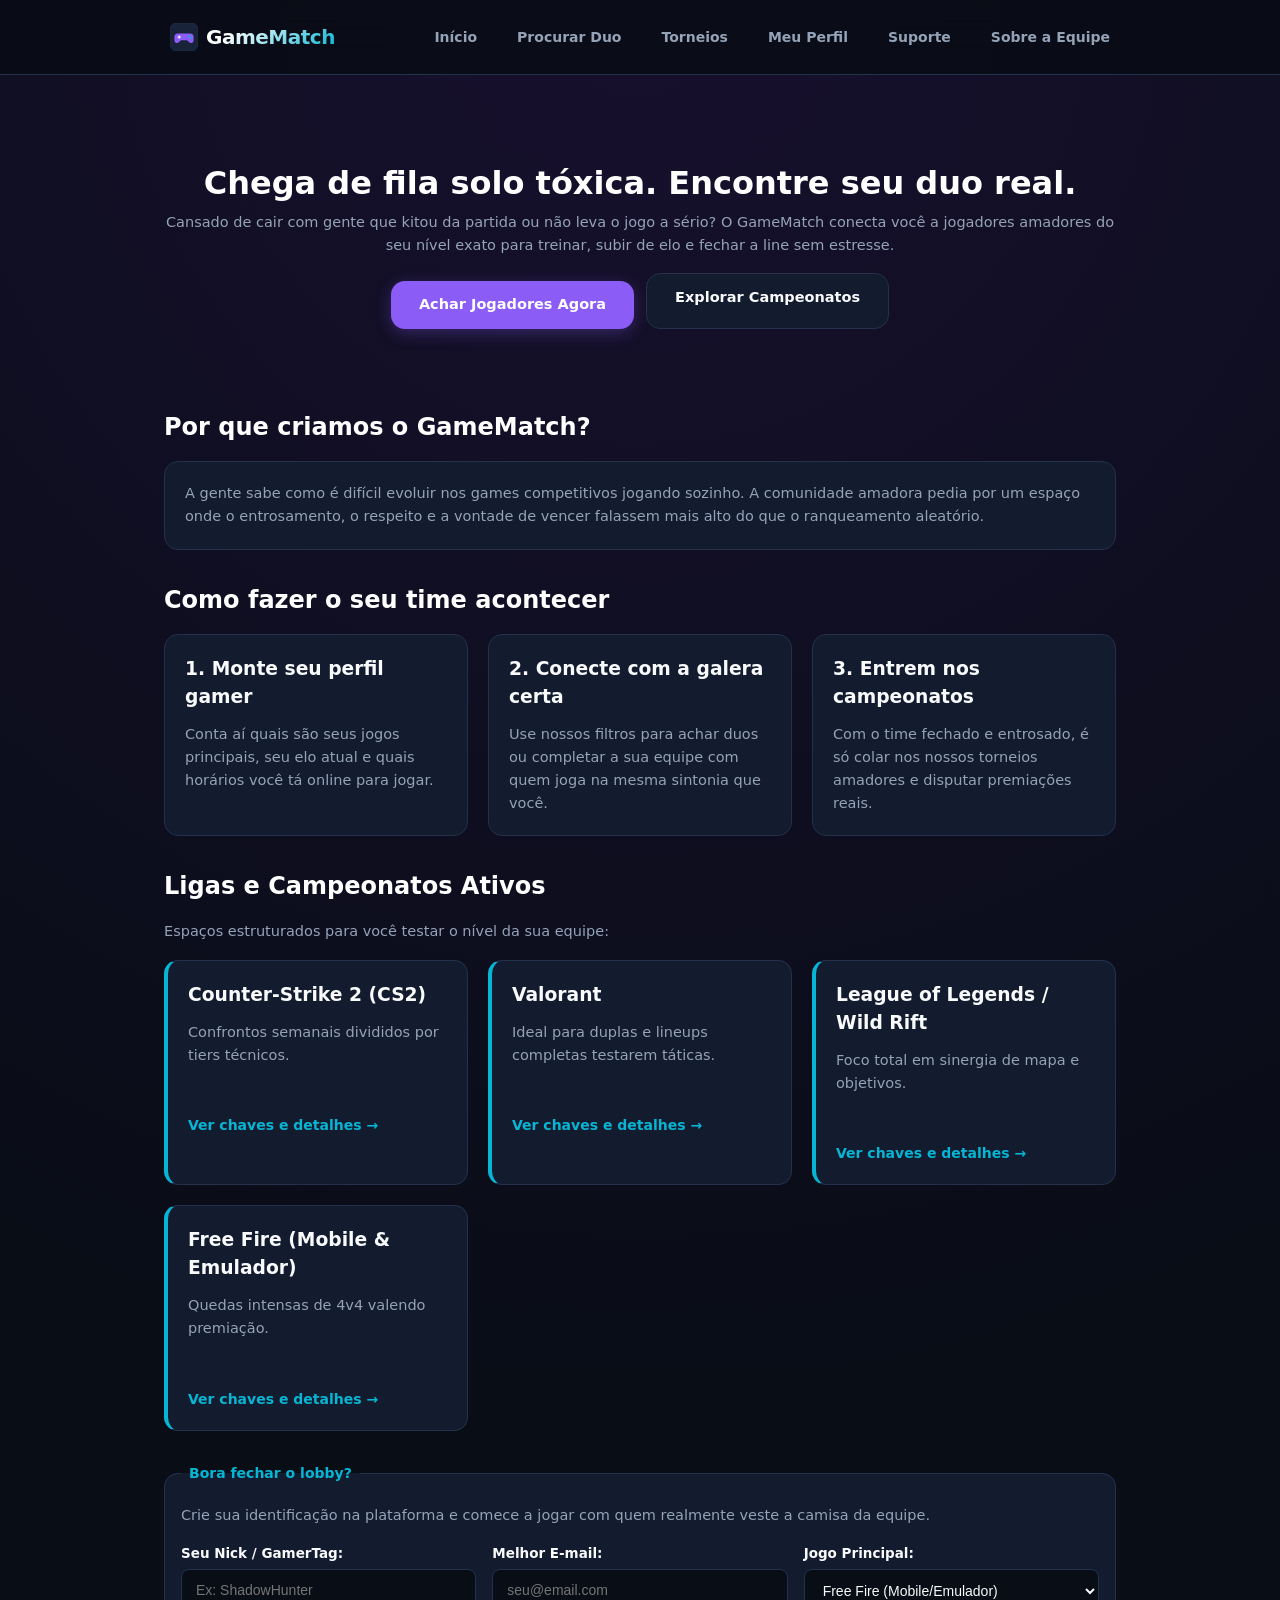
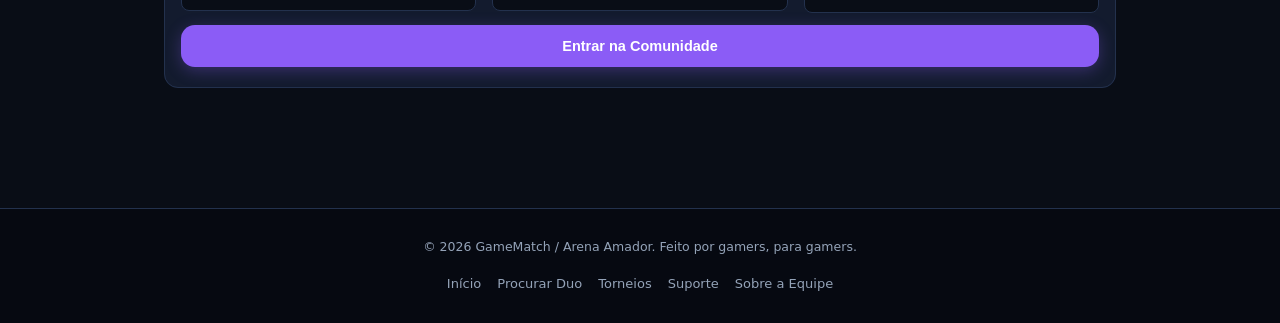
==== commit 35c66968: "Update home.html" ====
--- a/home.html
+++ b/home.html
@@ -11,7 +11,7 @@
 
     <header>
         <nav aria-label="Navegação Principal">
-            <a href="home.html" class="brand-logo">
+            <a href="index.html" class="brand-logo">
                 <svg width="28" height="28" viewBox="0 0 64 64" fill="none" xmlns="http://www.w3.org/2000/svg">
                     <rect width="64" height="64" rx="16" fill="#182238" stroke="#23314d" stroke-width="2"/>
                     <path d="M18 24h28a8 8 0 0 1 8 8v8a6 6 0 0 1-10.2 4.2L39 39.5H25l-4.8 4.7A6 6 0 0 1 10 40v-8a8 8 0 0 1 8-8z" fill="#8b5cf6"/>
@@ -30,7 +30,7 @@
             </label>
 
             <ul>
-                <li><a href="home.html">Início</a></li>
+                <li><a href="index.html">Início</a></li>
                 <li><a href="matchmaking.html">Procurar Duo</a></li>
                 <li><a href="torneios.html">Torneios</a></li>
                 <li><a href="meuperfil.html">Meu Perfil</a></li>
@@ -151,7 +151,7 @@
         <p>&copy; 2026 GameMatch / Arena Amador. Feito por gamers, para gamers.</p>
         <nav aria-label="Links Rodapé">
             <ul>
-                <li><a href="home.html">Início</a></li>
+                <li><a href="index.html">Início</a></li>
                 <li><a href="matchmaking.html">Procurar Duo</a></li>
                 <li><a href="torneios.html">Torneios</a></li>
                 <li><a href="suporte.html">Suporte</a></li>
